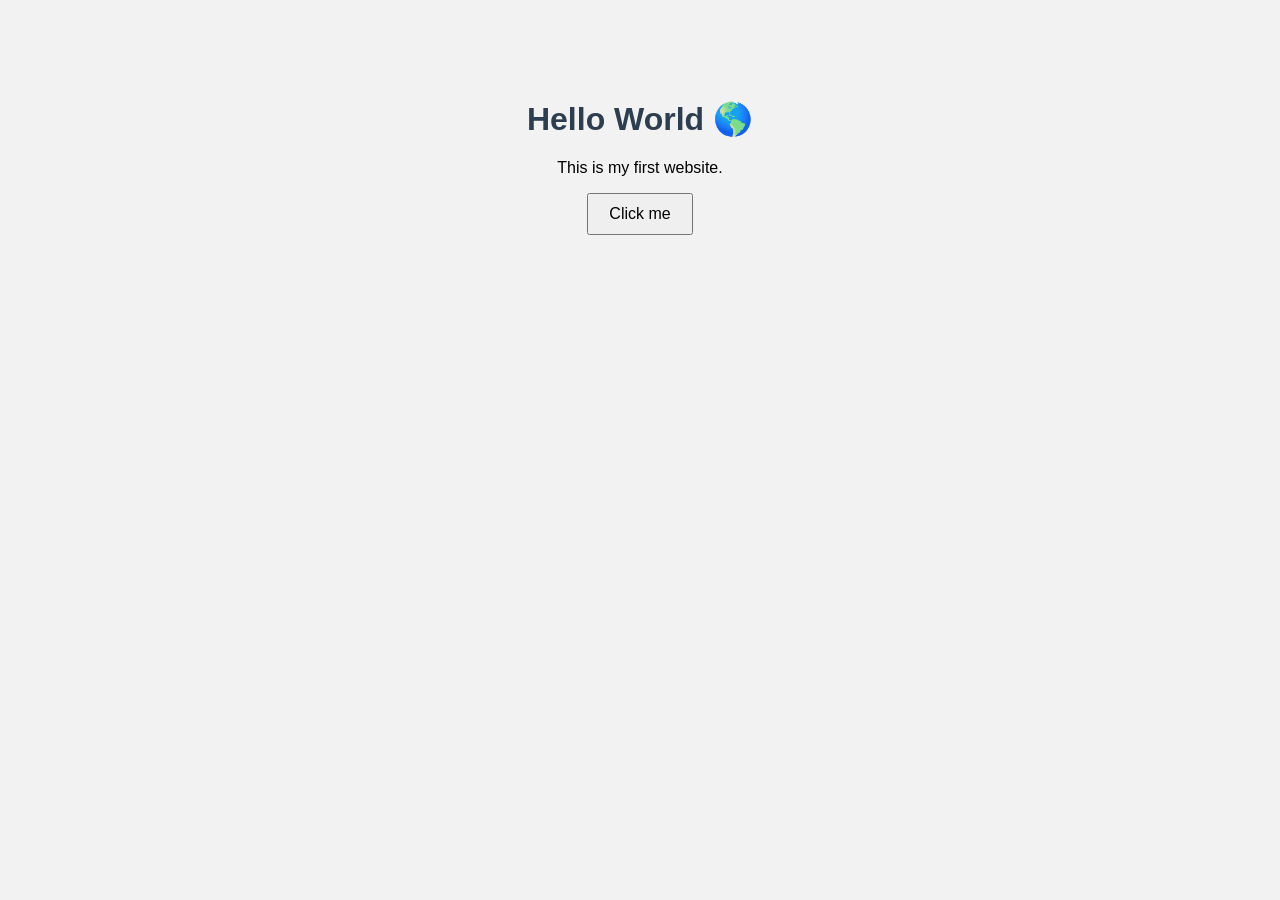
==== index.html @ 0a2b7c6e "Initial commit" ====
<!DOCTYPE html>
<html lang="en">
<head>
  <meta charset="UTF-8">
  <title>My First Website</title>
  <link rel="stylesheet" href="style.css">
</head>

<body>

  <h1>Hello World 🌎</h1>
  <p>This is my first website.</p>

  <button onclick="sayHello()">Click me</button>

  <script src="script.js"></script>

</body>
</html>
---- style.css ----
body {
  font-family: Arial;
  text-align: center;
  margin-top: 100px;
  background-color: #f2f2f2;
}

h1 {
  color: #2c3e50;
}

button {
  padding: 10px 20px;
  font-size: 16px;
}
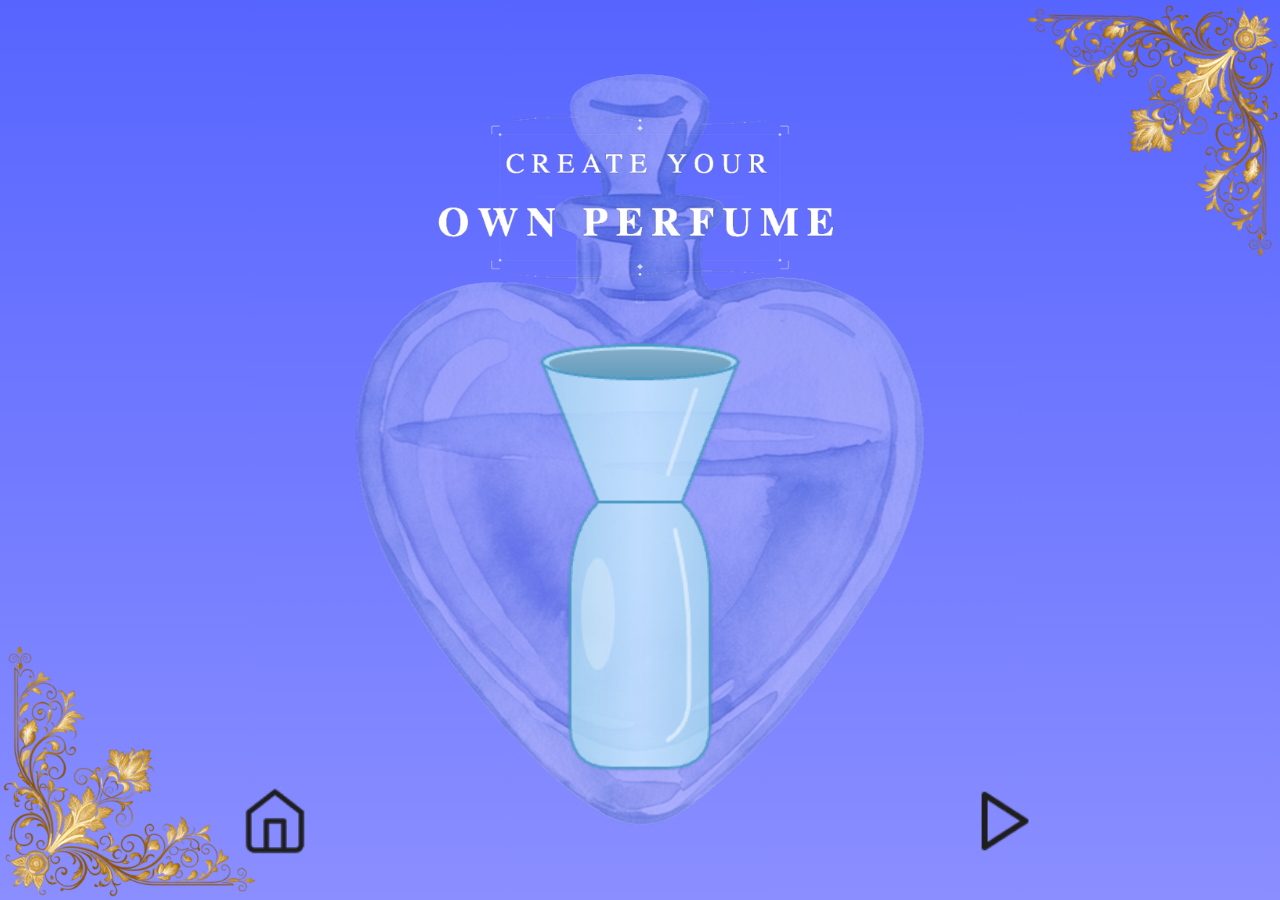
==== commit 09af99cb: "Newest work" ====
--- a/index.html
+++ b/index.html
@@ -1,19 +1,40 @@
 <!DOCTYPE html>
 <html lang="en">
 <head>
-  <meta charset="UTF-8">
-  <title>My First Website</title>
-  <link rel="stylesheet" href="style.css">
+<meta charset="UTF-8">
+<meta name="viewport" content="width=device-width, initial-scale=1.0">
+<title>Create Your Own Perfume</title>
+<link rel="stylesheet" href="css/style.css">
+<script src="js/script.js" defer></script>
 </head>
 
 <body>
 
-  <h1>Hello World 🌎</h1>
-  <p>This is my first website.</p>
+<section class="hero">
 
-  <button onclick="sayHello()">Click me</button>
+    <!-- Large center bottle behind everything -->
+    <img src="Assets/Bottle 1.png" class="hero-background-bottle" alt="Background Bottle">
 
-  <script src="script.js"></script>
+    <!-- Corner Borders -->
+    <img src="Assets/Border left.png" class="border-bottom-left" alt="Bottom Left Border">
+    <img src="Assets/Border right.png" class="border-top-right" alt="Top Right Border">
+
+    <!-- Hero Title -->
+    <img src="Assets/Create your own perfume.png" class="title" alt="Create Your Own Perfume">
+
+    <!-- Hero Buttons -->
+    <div class="hero-actions">
+        <a href="index.html"><img src="Assets/Home.png" alt="Home" class="btn home-btn"></a>
+        <a href="make.html"><img src="Assets/Play.png" alt="Play" class="btn home-btn"></a>
+    </div>
+
+    <!-- Potion Bottle floating in the middle -->
+    <img src="Assets/potion-bottle 1.png" class="potion-bottle" alt="Potion Bottle">
+
+</section>
+
+<!-- Background music (hidden) -->
+<audio id="background-music" src="Assets/jazz.mp3" loop></audio>
 
 </body>
-</html>+</html>
--- a/css/style.css
+++ b/css/style.css
@@ -0,0 +1,287 @@
+*{
+    margin:0;
+    padding:0;
+    box-sizing:border-box;
+}
+
+/* Font */
+@font-face{
+    font-family: 'Imbue';
+    src: url('../Assets/Font/Imbue-VariableFont_opsz,wght.ttf') format('truetype');
+    font-weight: 100 900;
+    font-style: normal;
+    font-display: swap;
+}
+
+body{
+    background: linear-gradient(180deg, #5765FF 0%, #8A8EFF 100%);
+    font-family:"Imbue", serif;
+    color:#ffffff;
+    text-transform:uppercase;
+    overflow-x:hidden;
+}
+
+/* Page Titles */
+.page-title {
+    text-align:center;
+    margin-bottom:24px;
+    font-size: clamp(24px, 4vw, 48px);
+    line-height:1.1;
+}
+
+/* HERO SECTION */
+.hero {
+    position: relative;
+    height: 100vh;
+    display: flex;
+    flex-direction: column;
+    align-items: center;
+    justify-content: flex-start;
+    overflow: hidden;
+    padding-top: 80px;
+}
+
+/* Large background bottle behind everything (make + index pages) */
+.hero-background-bottle {
+    position: absolute;
+    left: 50%;
+    top: 50%;
+    transform: translate(-50%, -50%);
+    width: 939px; /* Figma size */
+    z-index: 0;  /* behind everything */
+    pointer-events: none;
+}
+
+.hero .title {
+    width: 560px;
+    max-width: 85%;
+    margin-bottom: 0;
+    z-index: 3;
+    text-align: center;
+    text-shadow:0 4px 8px rgba(0,0,0,0.3);
+    position: relative;
+}
+
+.hero-content{
+    text-align:center;
+    z-index:3;
+    position:relative;
+}
+
+.potion-bottle {
+    position: absolute;
+    left: 50%;
+    top: 62%; /* lowered but still centered */
+    transform: translate(-50%, -50%);
+    width: 420px;
+    z-index: 2; /* above background bottle */
+    pointer-events: none;
+    animation: float 4s ease-in-out infinite;
+}
+
+/* Floating animation */
+@keyframes float {
+    0%,100% { transform: translate(-50%, -50%) translateY(0px); }
+    50% { transform: translate(-50%, -50%) translateY(-12px); }
+}
+
+/* Borders positioned in corners */
+.border-bottom-left {
+    position: absolute;
+    left: 0;
+    bottom: 0;
+    width: 260px;
+    z-index: 1;
+}
+
+.border-top-right {
+    position: absolute;
+    right: 0;
+    top: 0;
+    width: 260px;
+    z-index: 1;
+}
+
+/* Buttons */
+.btn{
+    display:inline-block;
+    cursor:pointer;
+    transition: transform 0.2s ease, filter 0.2s ease;
+}
+
+.hero-actions {
+    position: absolute;
+    bottom: 40px;
+    left: 50%;
+    width: 100%;
+    max-width: 800px;
+    display: flex;
+    justify-content: space-between;
+    transform: translateX(-50%);
+    z-index: 3;
+}
+
+.home-btn {
+    width: 70px;
+}
+.play-btn {
+    width: 70px;
+}
+
+.hero-actions .btn:hover{
+    transform: scale(1.05);
+    filter: brightness(1.1);
+}
+
+/* Top Nav */
+.top-nav{
+    position:fixed;
+    left:20px;
+    top:20px;
+    z-index:4;
+}
+.top-nav img{ 
+    filter:brightness(1.05); 
+    width:60px; 
+    margin-right:10px; 
+}
+
+/* Make Page */
+.make-container{
+    padding:40px;
+    color:#fff;
+    min-height:100vh;
+    position:relative;
+    z-index:3;
+}
+
+/* Potion fill overlay (make page only) */
+.potion-fill {
+    position: absolute;
+    left: 50%;
+    top: 62%; /* match potion-bottle */
+    transform: translate(-50%, -50%);
+    width: 420px; /* match potion-bottle */
+    height: 0; /* will grow as users drag scents */
+    background: linear-gradient(to top, rgba(255, 192, 203, 0.6), rgba(255, 105, 180, 0.8));
+    border-radius: 50% 50% 45% 45%;
+    z-index: 2;
+    pointer-events: none;
+    transition: height 0.5s ease;
+}
+
+.make-instructions img{
+    display:block;
+    margin:0 auto 20px auto;
+    max-width:90%;
+}
+
+.make-grid{
+    display: flex; /* flex for drag flow */
+    flex-wrap: wrap;
+    gap: 20px;
+    justify-content: center;
+    max-width:900px;
+    margin:auto;
+    padding-bottom: 200px; /* space for potion area */
+}
+
+.make-grid img{
+    width:100%;
+    height:120px;
+    border-radius:12px;
+    box-shadow:0 4px 10px rgba(0,0,0,0.25);
+    object-fit:cover;
+    transition: transform .2s ease, box-shadow .2s ease;
+    cursor:pointer;
+}
+
+.make-grid img:hover{
+    transform:scale(1.08);
+    box-shadow:0 8px 20px rgba(0,0,0,0.35);
+}
+
+.make-grid img.selected{
+    outline:4px solid rgba(255,215,0,0.9);
+    transform:translateY(-6px) scale(1.05);
+}
+
+.make-grid img.flash{
+    box-shadow:0 0 0 4px rgba(255,90,90,0.9);
+}
+
+/* Dragging scent style */
+.make-grid img.dragging {
+    opacity: 0.5;
+    transform: scale(1.1);
+}
+
+/* X and Check buttons below potion */
+.make-actions {
+    position: absolute;
+    bottom: 100px;
+    left: 50%;
+    transform: translateX(-50%);
+    display: flex;
+    gap: 30px;
+    z-index: 3;
+}
+
+.make-actions img {
+    width: 70px;
+    cursor: pointer;
+    transition: transform 0.2s ease;
+}
+
+.make-actions img:hover {
+    transform: scale(1.1);
+}
+
+/* Recommendations Page */
+.rec-container{
+    padding:40px;
+    min-height:100vh;
+    text-align:center;
+}
+
+.rec-grid{
+    display:flex;
+    gap:30px;
+    flex-wrap:wrap;
+    justify-content:center;
+    align-items:center;
+}
+
+.rec-grid img{
+    width:140px;
+    border-radius:12px;
+    box-shadow:0 6px 16px rgba(0,0,0,0.3);
+    transition: transform 0.2s ease, box-shadow 0.2s ease;
+}
+
+.rec-grid img:hover{
+    transform:scale(1.05);
+    box-shadow:0 8px 20px rgba(0,0,0,0.35);
+}
+
+/* Responsive */
+@media (max-width:1024px){
+    .make-grid{ grid-template-columns: repeat(3, 1fr); }
+    .hero .title{ width:400px; }
+    .potion-bottle{ width:320px; }
+    .hero-background-bottle{ width:700px; }
+}
+
+@media (max-width:600px){
+    .make-grid{ grid-template-columns: repeat(2, 1fr); }
+    .hero .title{ width:280px; }
+    .hero-actions{ gap:20px; bottom:40px; }
+    .potion-bottle{ width:250px; }
+    .hero-background-bottle{ width:500px; }
+}
+
+@media (min-width:1440px){
+    .make-grid { gap: 28px; max-width: 1100px; }
+    .hero .title { width:600px; }
+    .hero-background-bottle{ width:939px; }
+}
